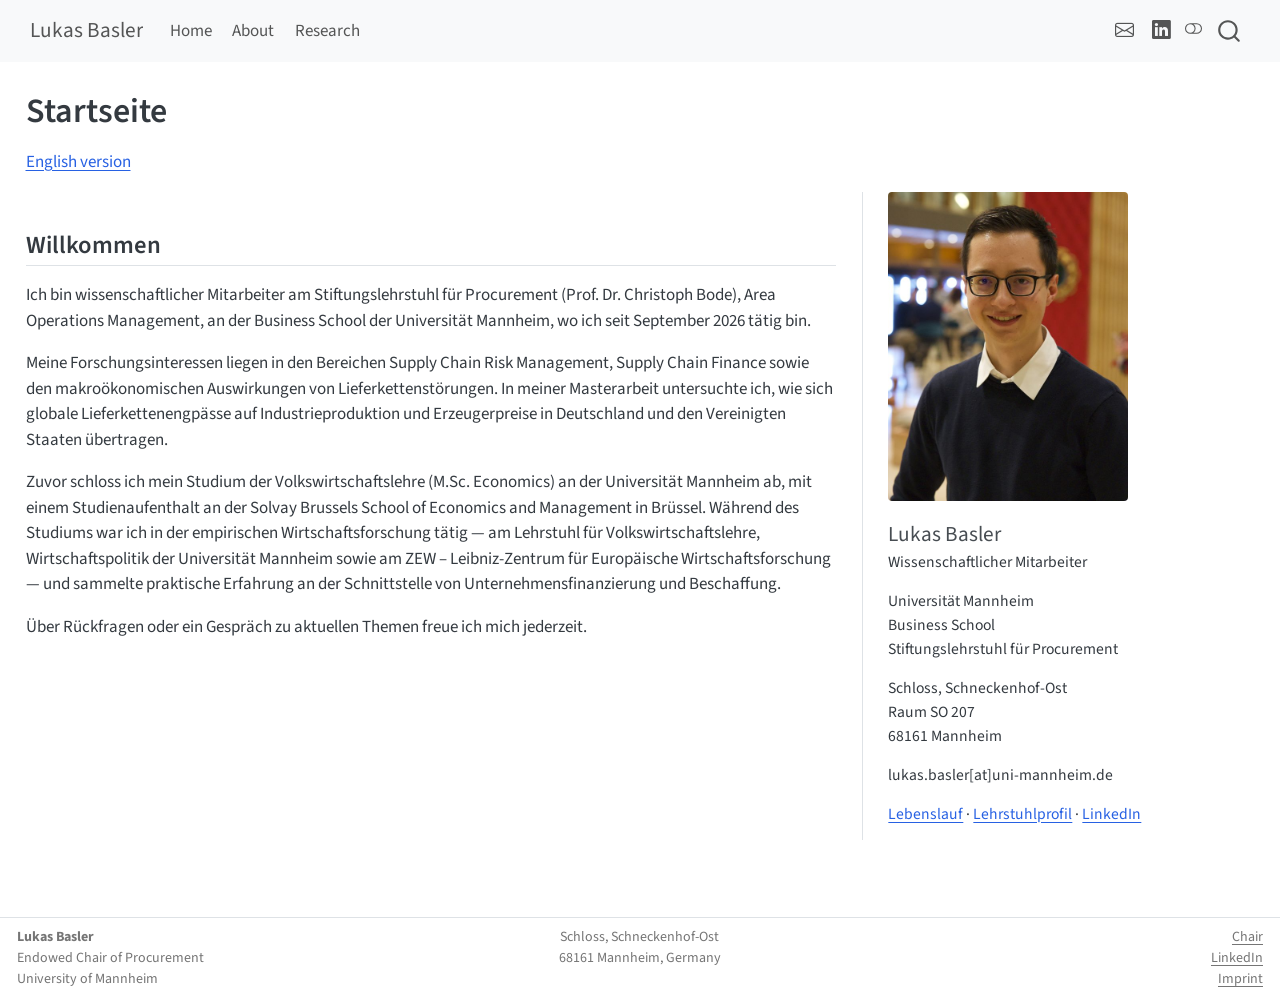
==== de/index.html @ 2724c717 "deploy: 4700649c6d8d561630e7b98e2c943e76526d4877" ====
<!DOCTYPE html>
<html xmlns="http://www.w3.org/1999/xhtml" lang="de" xml:lang="de"><head>

<meta charset="utf-8">
<meta name="generator" content="quarto-1.10.18">

<meta name="viewport" content="width=device-width, initial-scale=1.0, user-scalable=yes">


<title>Startseite – Lukas Basler</title>
<style>
/* Default styles provided by pandoc.
** See https://pandoc.org/MANUAL.html#variables-for-html for config info.
*/
span.smallcaps{font-variant: small-caps;}
div.columns{display: flex; gap: 1.5em;}
div.column{flex: auto;}
@media screen {
div.columns{gap: min(4vw, 1.5em);}
div.column{overflow-x: auto;}
}
div.hanging-indent{margin-left: 1.5em; text-indent: -1.5em;}
ul.task-list{list-style: none;}
ul.task-list li input[type="checkbox"] {
  width: 0.8em;
  margin: 0 0.8em 0.2em -1em; /* quarto-specific, see https://github.com/quarto-dev/quarto-cli/issues/4556 */ 
  vertical-align: middle;
}
</style>


<script src="../site_libs/quarto-nav/quarto-nav.js"></script>
<script src="../site_libs/quarto-nav/headroom.min.js"></script>
<script src="../site_libs/clipboard/clipboard.min.js"></script>
<script src="../site_libs/quarto-search/autocomplete.umd.js"></script>
<script src="../site_libs/quarto-search/fuse.min.js"></script>
<script src="../site_libs/quarto-search/quarto-search.js"></script>
<meta name="quarto:offset" content="../">
<link href="../images/favicon.png" rel="icon" type="image/png">
<script src="../site_libs/quarto-html/quarto.js" type="module"></script>
<script src="../site_libs/quarto-html/tabsets/tabsets.js" type="module"></script>
<script src="../site_libs/quarto-html/popper.min.js"></script>
<script src="../site_libs/quarto-html/tippy.umd.min.js"></script>
<link href="../site_libs/quarto-html/tippy.css" rel="stylesheet">
<link href="../site_libs/quarto-html/quarto-syntax-highlighting-64a204ab8560d761af7679ceaba22944.css" rel="stylesheet" class="quarto-color-scheme" id="quarto-text-highlighting-styles">
<link href="../site_libs/quarto-html/quarto-syntax-highlighting-dark-b85bc7c33db8c58e0ec93c3465666fed.css" rel="stylesheet" class="quarto-color-scheme quarto-color-alternate" id="quarto-text-highlighting-styles">
<link href="../site_libs/quarto-html/quarto-syntax-highlighting-64a204ab8560d761af7679ceaba22944.css" rel="stylesheet" class="quarto-color-scheme-extra" id="quarto-text-highlighting-styles">
<script src="../site_libs/bootstrap/bootstrap.min.js"></script>
<link href="../site_libs/bootstrap/bootstrap-icons.css" rel="stylesheet">
<link href="../site_libs/bootstrap/bootstrap-e89d3b980ffcc2bf369e9d9bfa556387.min.css" rel="stylesheet" append-hash="true" class="quarto-color-scheme" id="quarto-bootstrap" data-mode="light">
<link href="../site_libs/bootstrap/bootstrap-dark-1c24a47d3c6db590eca2f4ee88fd7dce.min.css" rel="stylesheet" append-hash="true" class="quarto-color-scheme quarto-color-alternate" id="quarto-bootstrap" data-mode="dark">
<link href="../site_libs/bootstrap/bootstrap-e89d3b980ffcc2bf369e9d9bfa556387.min.css" rel="stylesheet" append-hash="true" class="quarto-color-scheme-extra" id="quarto-bootstrap" data-mode="light">
<script id="quarto-search-options" type="application/json">{
  "location": "navbar",
  "copy-button": false,
  "collapse-after": 3,
  "panel-placement": "end",
  "type": "overlay",
  "limit": 50,
  "keyboard-shortcut": [
    "f",
    "/",
    "s"
  ],
  "show-item-context": false,
  "language": {
    "search-no-results-text": "Keine Treffer",
    "search-matching-documents-text": "Treffer",
    "search-copy-link-title": "Link in die Suche kopieren",
    "search-hide-matches-text": "Zusätzliche Treffer verbergen",
    "search-more-match-text": "weitere Treffer in diesem Dokument",
    "search-more-matches-text": "weitere Treffer in diesem Dokument",
    "search-clear-button-title": "Zurücksetzen",
    "search-text-placeholder": "",
    "search-detached-cancel-button-title": "Abbrechen",
    "search-submit-button-title": "Abschicken",
    "search-label": "Suchen"
  }
}</script>


<link rel="stylesheet" href="../styles.css">
</head>

<body class="nav-fixed quarto-light"><script id="quarto-html-before-body" type="application/javascript">
    const toggleBodyColorMode = (bsSheetEl) => {
      const mode = bsSheetEl.getAttribute("data-mode");
      const bodyEl = window.document.querySelector("body");
      if (mode === "dark") {
        bodyEl.classList.add("quarto-dark");
        bodyEl.classList.remove("quarto-light");
      } else {
        bodyEl.classList.add("quarto-light");
        bodyEl.classList.remove("quarto-dark");
      }
    }
    const toggleBodyColorPrimary = () => {
      const bsSheetEl = window.document.querySelector("link#quarto-bootstrap:not([rel=disabled-stylesheet])");
      if (bsSheetEl) {
        toggleBodyColorMode(bsSheetEl);
      }
    }
    const setColorSchemeToggle = (alternate) => {
      const toggles = window.document.querySelectorAll('.quarto-color-scheme-toggle');
      for (let i=0; i < toggles.length; i++) {
        const toggle = toggles[i];
        if (toggle) {
          if (alternate) {
            toggle.classList.add("alternate");
          } else {
            toggle.classList.remove("alternate");
          }
        }
      }
    };
    const toggleColorMode = (alternate) => {
      // Switch the stylesheets
      const primaryStylesheets = window.document.querySelectorAll('link.quarto-color-scheme:not(.quarto-color-alternate)');
      const alternateStylesheets = window.document.querySelectorAll('link.quarto-color-scheme.quarto-color-alternate');
      manageTransitions('#quarto-margin-sidebar .nav-link', false);
      if (alternate) {
        // note: dark is layered on light, we don't disable primary!
        enableStylesheet(alternateStylesheets);
        for (const sheetNode of alternateStylesheets) {
          if (sheetNode.id === "quarto-bootstrap") {
            toggleBodyColorMode(sheetNode);
          }
        }
      } else {
        disableStylesheet(alternateStylesheets);
        enableStylesheet(primaryStylesheets)
        toggleBodyColorPrimary();
      }
      manageTransitions('#quarto-margin-sidebar .nav-link', true);
      // Switch the toggles
      setColorSchemeToggle(alternate)
      // Hack to workaround the fact that safari doesn't
      // properly recolor the scrollbar when toggling (#1455)
      if (navigator.userAgent.indexOf('Safari') > 0 && navigator.userAgent.indexOf('Chrome') == -1) {
        manageTransitions("body", false);
        window.scrollTo(0, 1);
        setTimeout(() => {
          window.scrollTo(0, 0);
          manageTransitions("body", true);
        }, 40);
      }
    }
    const disableStylesheet = (stylesheets) => {
      for (let i=0; i < stylesheets.length; i++) {
        const stylesheet = stylesheets[i];
        stylesheet.rel = 'disabled-stylesheet';
      }
    }
    const enableStylesheet = (stylesheets) => {
      for (let i=0; i < stylesheets.length; i++) {
        const stylesheet = stylesheets[i];
        if(stylesheet.rel !== 'stylesheet') { // for Chrome, which will still FOUC without this check
          stylesheet.rel = 'stylesheet';
        }
      }
    }
    const manageTransitions = (selector, allowTransitions) => {
      const els = window.document.querySelectorAll(selector);
      for (let i=0; i < els.length; i++) {
        const el = els[i];
        if (allowTransitions) {
          el.classList.remove('notransition');
        } else {
          el.classList.add('notransition');
        }
      }
    }
    const isFileUrl = () => {
      return window.location.protocol === 'file:';
    }
    const hasAlternateSentinel = () => {
      let styleSentinel = getColorSchemeSentinel();
      if (styleSentinel !== null) {
        return styleSentinel === "alternate";
      } else {
        return false;
      }
    }
    const setStyleSentinel = (alternate) => {
      const value = alternate ? "alternate" : "default";
      if (!isFileUrl()) {
        window.localStorage.setItem("quarto-color-scheme", value);
      } else {
        localAlternateSentinel = value;
      }
    }
    const getColorSchemeSentinel = () => {
      if (!isFileUrl()) {
        const storageValue = window.localStorage.getItem("quarto-color-scheme");
        return storageValue != null ? storageValue : localAlternateSentinel;
      } else {
        return localAlternateSentinel;
      }
    }
    const toggleGiscusIfUsed = (isAlternate, darkModeDefault) => {
      const baseTheme = document.querySelector('#giscus-base-theme')?.value ?? 'light';
      const alternateTheme = document.querySelector('#giscus-alt-theme')?.value ?? 'dark';
      let newTheme = '';
      if(authorPrefersDark) {
        newTheme = isAlternate ? baseTheme : alternateTheme;
      } else {
        newTheme = isAlternate ? alternateTheme : baseTheme;
      }
      const changeGiscusTheme = () => {
        // From: https://github.com/giscus/giscus/issues/336
        const sendMessage = (message) => {
          const iframe = document.querySelector('iframe.giscus-frame');
          if (!iframe) return;
          iframe.contentWindow.postMessage({ giscus: message }, 'https://giscus.app');
        }
        sendMessage({
          setConfig: {
            theme: newTheme
          }
        });
      }
      const isGiscussLoaded = window.document.querySelector('iframe.giscus-frame') !== null;
      if (isGiscussLoaded) {
        changeGiscusTheme();
      }
    };
    const authorPrefersDark = false;
    const darkModeDefault = authorPrefersDark;
      document.querySelector('link#quarto-text-highlighting-styles.quarto-color-scheme-extra').rel = 'disabled-stylesheet';
      document.querySelector('link#quarto-bootstrap.quarto-color-scheme-extra').rel = 'disabled-stylesheet';
    let localAlternateSentinel = darkModeDefault ? 'alternate' : 'default';
    // Dark / light mode switch
    window.quartoToggleColorScheme = () => {
      // Read the current dark / light value
      let toAlternate = !hasAlternateSentinel();
      toggleColorMode(toAlternate);
      setStyleSentinel(toAlternate);
      toggleGiscusIfUsed(toAlternate, darkModeDefault);
      window.dispatchEvent(new Event('resize'));
    };
    // Switch to dark mode if need be
    if (hasAlternateSentinel()) {
      toggleColorMode(true);
    } else {
      toggleColorMode(false);
    }
  </script>

<div id="quarto-search-results"></div>
  <header id="quarto-header" class="headroom fixed-top">
    <nav class="navbar navbar-expand-lg " data-bs-theme="dark">
      <div class="navbar-container container-fluid">
      <div class="navbar-brand-container mx-auto">
    <a class="navbar-brand" href="../index.html">
    <span class="navbar-title">Lukas Basler</span>
    </a>
  </div>
            <div id="quarto-search" class="" title="Suchen"></div>
          <button class="navbar-toggler" type="button" data-bs-toggle="collapse" data-bs-target="#navbarCollapse" aria-controls="navbarCollapse" role="menu" aria-expanded="false" aria-label="Navigation umschalten" onclick="if (window.quartoToggleHeadroom) { window.quartoToggleHeadroom(); }">
  <span class="navbar-toggler-icon"></span>
</button>
          <div class="collapse navbar-collapse" id="navbarCollapse">
            <ul class="navbar-nav navbar-nav-scroll me-auto">
  <li class="nav-item">
    <a class="nav-link" href="../index.html"> 
<span class="menu-text">Home</span></a>
  </li>  
  <li class="nav-item">
    <a class="nav-link" href="../about.html"> 
<span class="menu-text">About</span></a>
  </li>  
  <li class="nav-item">
    <a class="nav-link" href="../research.html"> 
<span class="menu-text">Research</span></a>
  </li>  
</ul>
            <ul class="navbar-nav navbar-nav-scroll ms-auto">
  <li class="nav-item compact">
    <a class="nav-link" href="mailto:lukas.basler@uni-mannheim.de"> <i class="bi bi-envelope" role="img" aria-label="Email">
</i> 
<span class="menu-text"></span></a>
  </li>  
  <li class="nav-item compact">
    <a class="nav-link" href="https://www.linkedin.com/in/lukas-basler/"> <i class="bi bi-linkedin" role="img" aria-label="LinkedIn">
</i> 
<span class="menu-text"></span></a>
  </li>  
</ul>
          </div> <!-- /navcollapse -->
            <div class="quarto-navbar-tools">
  <a href="" class="quarto-color-scheme-toggle quarto-navigation-tool  px-1" onclick="window.quartoToggleColorScheme(); return false;" title="Dunkelmodus umschalten"><i class="bi"></i></a>
</div>
      </div> <!-- /container-fluid -->
    </nav>
</header>
<!-- content -->
<div id="quarto-content" class="quarto-container page-columns page-rows-contents page-layout-full page-navbar">
<!-- sidebar -->
<!-- margin-sidebar -->
    
<!-- main -->
<main class="content column-page" id="quarto-document-content">


<header id="title-block-header" class="quarto-title-block default">
<div class="quarto-title">
<h1 class="title">Startseite</h1>
</div>



<div class="quarto-title-meta column-page">

    
  
    
  </div>
  


</header>


<p><a href="../index.html">English version</a></p>
<div class="grid">
<section id="willkommen" class="level2 g-col-12 g-col-md-8">
<h2 data-anchor-id="willkommen">Willkommen</h2>
<p>Ich bin wissenschaftlicher Mitarbeiter am Stiftungslehrstuhl für Procurement (Prof.&nbsp;Dr.&nbsp;Christoph Bode), Area Operations Management, an der Business School der Universität Mannheim, wo ich seit September 2026 tätig bin.</p>
<p>Meine Forschungsinteressen liegen in den Bereichen Supply Chain Risk Management, Supply Chain Finance sowie den makroökonomischen Auswirkungen von Lieferkettenstörungen. In meiner Masterarbeit untersuchte ich, wie sich globale Lieferkettenengpässe auf Industrieproduktion und Erzeugerpreise in Deutschland und den Vereinigten Staaten übertragen.</p>
<p>Zuvor schloss ich mein Studium der Volkswirtschaftslehre (M.Sc. Economics) an der Universität Mannheim ab, mit einem Studienaufenthalt an der Solvay Brussels School of Economics and Management in Brüssel. Während des Studiums war ich in der empirischen Wirtschaftsforschung tätig — am Lehrstuhl für Volkswirtschaftslehre, Wirtschaftspolitik der Universität Mannheim sowie am ZEW – Leibniz-Zentrum für Europäische Wirtschaftsforschung — und sammelte praktische Erfahrung an der Schnittstelle von Unternehmensfinanzierung und Beschaffung.</p>
<p>Über Rückfragen oder ein Gespräch zu aktuellen Themen freue ich mich jederzeit.</p>
</section>
<div class="g-col-12 g-col-md-4 contact-card">
<p><img src="../images/profile.jpg" class="profile-pic img-fluid" alt="Lukas Basler"></p>
<section id="lukas-basler" class="level4 card-name">
<h4 class="card-name" data-anchor-id="lukas-basler">Lukas Basler</h4>
<p>Wissenschaftlicher Mitarbeiter</p>
<p>Universität Mannheim<br> Business School<br> Stiftungslehrstuhl für Procurement</p>
<p>Schloss, Schneckenhof-Ost<br> Raum SO 207<br> 68161 Mannheim</p>
<p>lukas.basler[at]uni-mannheim.de</p>
<p><a href="../files/CV_Basler.pdf">Lebenslauf</a> · <a href="https://www.bwl.uni-mannheim.de/en/bode/team/">Lehrstuhlprofil</a> · <a href="https://www.linkedin.com/in/lukas-basler/">LinkedIn</a></p>
</section>
</div>
</div>



</main> <!-- /main -->
<script id="quarto-html-after-body" type="application/javascript">
  window.document.addEventListener("DOMContentLoaded", function (event) {
    // Ensure there is a toggle, if there isn't float one in the top right
    if (window.document.querySelector('.quarto-color-scheme-toggle') === null) {
      const a = window.document.createElement('a');
      a.classList.add('top-right');
      a.classList.add('quarto-color-scheme-toggle');
      a.href = "";
      a.onclick = function() { try { window.quartoToggleColorScheme(); } catch {} return false; };
      const i = window.document.createElement("i");
      i.classList.add('bi');
      a.appendChild(i);
      window.document.body.appendChild(a);
    }
    setColorSchemeToggle(hasAlternateSentinel())
    const isCodeAnnotation = (el) => {
      for (const clz of el.classList) {
        if (clz.startsWith('code-annotation-')) {                     
          return true;
        }
      }
      return false;
    }
    const onCopySuccess = function(e) {
      // button target
      const button = e.trigger;
      // don't keep focus
      button.blur();
      // flash "checked"
      button.classList.add('code-copy-button-checked');
      var currentTitle = button.getAttribute("title");
      button.setAttribute("title", "Kopiert");
      let tooltip;
      if (window.bootstrap) {
        button.setAttribute("data-bs-toggle", "tooltip");
        button.setAttribute("data-bs-placement", "left");
        button.setAttribute("data-bs-title", "Kopiert");
        tooltip = new bootstrap.Tooltip(button, 
          { trigger: "manual", 
            customClass: "code-copy-button-tooltip",
            offset: [0, -8]});
        tooltip.show();    
      }
      setTimeout(function() {
        if (tooltip) {
          tooltip.hide();
          button.removeAttribute("data-bs-title");
          button.removeAttribute("data-bs-toggle");
          button.removeAttribute("data-bs-placement");
        }
        button.setAttribute("title", currentTitle);
        button.classList.remove('code-copy-button-checked');
      }, 1000);
      // clear code selection
      e.clearSelection();
    }
    const getTextToCopy = function(trigger) {
      const outerScaffold = trigger.parentElement.cloneNode(true);
      const codeEl = outerScaffold.querySelector('code');
      for (const childEl of codeEl.children) {
        if (isCodeAnnotation(childEl)) {
          childEl.remove();
        }
      }
      return codeEl.innerText;
    }
    const clipboard = new window.ClipboardJS('.code-copy-button:not([data-in-quarto-modal])', {
      text: getTextToCopy
    });
    clipboard.on('success', onCopySuccess);
    if (window.document.getElementById('quarto-embedded-source-code-modal')) {
      const clipboardModal = new window.ClipboardJS('.code-copy-button[data-in-quarto-modal]', {
        text: getTextToCopy,
        container: window.document.getElementById('quarto-embedded-source-code-modal')
      });
      clipboardModal.on('success', onCopySuccess);
    }
      var localhostRegex = new RegExp(/^(?:http|https):\/\/localhost\:?[0-9]*\//);
      var mailtoRegex = new RegExp(/^mailto:/);
        var filterRegex = new RegExp("https:\/\/lukas-basler\.github\.io");
      var isInternal = (href) => {
          return filterRegex.test(href) || localhostRegex.test(href) || mailtoRegex.test(href);
      }
      // Inspect non-navigation links and adorn them if external
     var links = window.document.querySelectorAll('a[href]:not(.nav-link):not(.navbar-brand):not(.toc-action):not(.sidebar-link):not(.sidebar-item-toggle):not(.pagination-link):not(.no-external):not([aria-hidden]):not(.dropdown-item):not(.quarto-navigation-tool):not(.about-link)');
      for (var i=0; i<links.length; i++) {
        const link = links[i];
        if (!isInternal(link.href)) {
          // undo the damage that might have been done by quarto-nav.js in the case of
          // links that we want to consider external
          if (link.dataset.originalHref !== undefined) {
            link.href = link.dataset.originalHref;
          }
        }
      }
    function tippyHover(el, contentFn, onTriggerFn, onUntriggerFn) {
      const config = {
        allowHTML: true,
        maxWidth: 500,
        delay: 100,
        arrow: false,
        appendTo: function(el) {
            return el.parentElement;
        },
        interactive: true,
        interactiveBorder: 10,
        theme: 'quarto',
        placement: 'bottom-start',
      };
      if (contentFn) {
        config.content = contentFn;
      }
      if (onTriggerFn) {
        config.onTrigger = onTriggerFn;
      }
      if (onUntriggerFn) {
        config.onUntrigger = onUntriggerFn;
      }
      window.tippy(el, config); 
    }
    const noterefs = window.document.querySelectorAll('a[role="doc-noteref"]');
    for (var i=0; i<noterefs.length; i++) {
      const ref = noterefs[i];
      tippyHover(ref, function() {
        // use id or data attribute instead here
        let href = ref.getAttribute('data-footnote-href') || ref.getAttribute('href');
        try { href = new URL(href).hash; } catch {}
        const id = href.replace(/^#\/?/, "");
        const note = window.document.getElementById(id);
        if (note) {
          return note.innerHTML;
        } else {
          return "";
        }
      });
    }
    const xrefs = window.document.querySelectorAll('a.quarto-xref');
    const processXRef = (id, note) => {
      // Strip column container classes
      const stripColumnClz = (el) => {
        el.classList.remove("page-full", "page-columns");
        if (el.children) {
          for (const child of el.children) {
            stripColumnClz(child);
          }
        }
      }
      stripColumnClz(note)
      if (id === null || id.startsWith('sec-')) {
        // Special case sections, only their first couple elements
        const container = document.createElement("div");
        if (note.children && note.children.length > 2) {
          container.appendChild(note.children[0].cloneNode(true));
          for (let i = 1; i < note.children.length; i++) {
            const child = note.children[i];
            if (child.tagName === "P" && child.innerText === "") {
              continue;
            } else {
              container.appendChild(child.cloneNode(true));
              break;
            }
          }
          if (window.Quarto?.typesetMath) {
            window.Quarto.typesetMath(container);
          }
          return container.innerHTML
        } else {
          if (window.Quarto?.typesetMath) {
            window.Quarto.typesetMath(note);
          }
          return note.innerHTML;
        }
      } else {
        // Remove any anchor links if they are present
        const anchorLink = note.querySelector('a.anchorjs-link');
        if (anchorLink) {
          anchorLink.remove();
        }
        if (window.Quarto?.typesetMath) {
          window.Quarto.typesetMath(note);
        }
        if (note.classList.contains("callout")) {
          return note.outerHTML;
        } else {
          return note.innerHTML;
        }
      }
    }
    for (var i=0; i<xrefs.length; i++) {
      const xref = xrefs[i];
      tippyHover(xref, undefined, function(instance) {
        instance.disable();
        let url = xref.getAttribute('href');
        let hash = undefined; 
        if (url.startsWith('#')) {
          hash = url;
        } else {
          try { hash = new URL(url).hash; } catch {}
        }
        if (hash) {
          const id = hash.replace(/^#\/?/, "");
          const note = window.document.getElementById(id);
          if (note !== null) {
            try {
              const html = processXRef(id, note.cloneNode(true));
              instance.setContent(html);
            } finally {
              instance.enable();
              instance.show();
            }
          } else {
            // See if we can fetch this
            fetch(url.split('#')[0])
            .then(res => res.text())
            .then(html => {
              const parser = new DOMParser();
              const htmlDoc = parser.parseFromString(html, "text/html");
              const note = htmlDoc.getElementById(id);
              if (note !== null) {
                const html = processXRef(id, note);
                instance.setContent(html);
              } 
            }).finally(() => {
              instance.enable();
              instance.show();
            });
          }
        } else {
          // See if we can fetch a full url (with no hash to target)
          // This is a special case and we should probably do some content thinning / targeting
          fetch(url)
          .then(res => res.text())
          .then(html => {
            const parser = new DOMParser();
            const htmlDoc = parser.parseFromString(html, "text/html");
            const note = htmlDoc.querySelector('main.content');
            if (note !== null) {
              // This should only happen for chapter cross references
              // (since there is no id in the URL)
              // remove the first header
              if (note.children.length > 0 && note.children[0].tagName === "HEADER") {
                note.children[0].remove();
              }
              const html = processXRef(null, note);
              instance.setContent(html);
            } 
          }).finally(() => {
            instance.enable();
            instance.show();
          });
        }
      }, function(instance) {
      });
    }
        let selectedAnnoteEl;
        const selectorForAnnotation = ( cell, annotation) => {
          let cellAttr = 'data-code-cell="' + cell + '"';
          let lineAttr = 'data-code-annotation="' +  annotation + '"';
          const selector = 'span[' + cellAttr + '][' + lineAttr + ']';
          return selector;
        }
        const selectCodeLines = (annoteEl) => {
          const doc = window.document;
          const targetCell = annoteEl.getAttribute("data-target-cell");
          const targetAnnotation = annoteEl.getAttribute("data-target-annotation");
          const annoteSpan = window.document.querySelector(selectorForAnnotation(targetCell, targetAnnotation));
          const lines = annoteSpan.getAttribute("data-code-lines").split(",");
          const lineIds = lines.map((line) => {
            return targetCell + "-" + line;
          })
          let top = null;
          let height = null;
          let parent = null;
          if (lineIds.length > 0) {
              //compute the position of the single el (top and bottom and make a div)
              const el = window.document.getElementById(lineIds[0]);
              top = el.offsetTop;
              height = el.offsetHeight;
              parent = el.parentElement.parentElement;
            if (lineIds.length > 1) {
              const lastEl = window.document.getElementById(lineIds[lineIds.length - 1]);
              const bottom = lastEl.offsetTop + lastEl.offsetHeight;
              height = bottom - top;
            }
            if (top !== null && height !== null && parent !== null) {
              // cook up a div (if necessary) and position it 
              let div = window.document.getElementById("code-annotation-line-highlight");
              if (div === null) {
                div = window.document.createElement("div");
                div.setAttribute("id", "code-annotation-line-highlight");
                div.style.position = 'absolute';
                parent.appendChild(div);
              }
              div.style.top = top - 2 + "px";
              div.style.height = height + 4 + "px";
              div.style.left = 0;
              let gutterDiv = window.document.getElementById("code-annotation-line-highlight-gutter");
              if (gutterDiv === null) {
                gutterDiv = window.document.createElement("div");
                gutterDiv.setAttribute("id", "code-annotation-line-highlight-gutter");
                gutterDiv.style.position = 'absolute';
                const codeCell = window.document.getElementById(targetCell);
                const gutter = codeCell.querySelector('.code-annotation-gutter');
                gutter.appendChild(gutterDiv);
              }
              gutterDiv.style.top = top - 2 + "px";
              gutterDiv.style.height = height + 4 + "px";
            }
            selectedAnnoteEl = annoteEl;
          }
        };
        const unselectCodeLines = () => {
          const elementsIds = ["code-annotation-line-highlight", "code-annotation-line-highlight-gutter"];
          elementsIds.forEach((elId) => {
            const div = window.document.getElementById(elId);
            if (div) {
              div.remove();
            }
          });
          selectedAnnoteEl = undefined;
        };
          // Handle positioning of the toggle
      window.addEventListener(
        "resize",
        throttle(() => {
          elRect = undefined;
          if (selectedAnnoteEl) {
            selectCodeLines(selectedAnnoteEl);
          }
        }, 10)
      );
      function throttle(fn, ms) {
      let throttle = false;
      let timer;
        return (...args) => {
          if(!throttle) { // first call gets through
              fn.apply(this, args);
              throttle = true;
          } else { // all the others get throttled
              if(timer) clearTimeout(timer); // cancel #2
              timer = setTimeout(() => {
                fn.apply(this, args);
                timer = throttle = false;
              }, ms);
          }
        };
      }
        // Attach click handler to the DT
        const annoteDls = window.document.querySelectorAll('dt[data-target-cell]');
        for (const annoteDlNode of annoteDls) {
          annoteDlNode.addEventListener('click', (event) => {
            const clickedEl = event.target;
            if (clickedEl !== selectedAnnoteEl) {
              unselectCodeLines();
              const activeEl = window.document.querySelector('dt[data-target-cell].code-annotation-active');
              if (activeEl) {
                activeEl.classList.remove('code-annotation-active');
              }
              selectCodeLines(clickedEl);
              clickedEl.classList.add('code-annotation-active');
            } else {
              // Unselect the line
              unselectCodeLines();
              clickedEl.classList.remove('code-annotation-active');
            }
          });
        }
    const findCites = (el) => {
      const parentEl = el.parentElement;
      if (parentEl) {
        const cites = parentEl.dataset.cites;
        if (cites) {
          return {
            el,
            cites: cites.split(' ')
          };
        } else {
          return findCites(el.parentElement)
        }
      } else {
        return undefined;
      }
    };
    var bibliorefs = window.document.querySelectorAll('a[role="doc-biblioref"]');
    for (var i=0; i<bibliorefs.length; i++) {
      const ref = bibliorefs[i];
      const citeInfo = findCites(ref);
      if (citeInfo) {
        tippyHover(citeInfo.el, function() {
          var popup = window.document.createElement('div');
          citeInfo.cites.forEach(function(cite) {
            var citeDiv = window.document.createElement('div');
            citeDiv.classList.add('hanging-indent');
            citeDiv.classList.add('csl-entry');
            var biblioDiv = window.document.getElementById('ref-' + cite);
            if (biblioDiv) {
              citeDiv.innerHTML = biblioDiv.innerHTML;
            }
            popup.appendChild(citeDiv);
          });
          return popup.innerHTML;
        });
      }
    }
  });
  </script>
</div> <!-- /content -->
<footer class="footer">
  <div class="nav-footer">
    <div class="nav-footer-left">
<p><strong>Lukas Basler</strong><br> Endowed Chair of Procurement<br> University of Mannheim</p>
</div>   
    <div class="nav-footer-center">
<p>Schloss, Schneckenhof-Ost<br> 68161 Mannheim, Germany</p>
</div>
    <div class="nav-footer-right">
<p><a href="https://www.bwl.uni-mannheim.de/en/bode/">Chair</a><br> <a href="https://www.linkedin.com/in/lukas-basler/">LinkedIn</a><br> <a href="../de/imprint.html">Imprint</a></p>
</div>
  </div>
</footer>




</body></html>
---- site_libs/quarto-html/tippy.css ----
.tippy-box[data-animation=fade][data-state=hidden]{opacity:0}[data-tippy-root]{max-width:calc(100vw - 10px)}.tippy-box{position:relative;background-color:#333;color:#fff;border-radius:4px;font-size:14px;line-height:1.4;white-space:normal;outline:0;transition-property:transform,visibility,opacity}.tippy-box[data-placement^=top]>.tippy-arrow{bottom:0}.tippy-box[data-placement^=top]>.tippy-arrow:before{bottom:-7px;left:0;border-width:8px 8px 0;border-top-color:initial;transform-origin:center top}.tippy-box[data-placement^=bottom]>.tippy-arrow{top:0}.tippy-box[data-placement^=bottom]>.tippy-arrow:before{top:-7px;left:0;border-width:0 8px 8px;border-bottom-color:initial;transform-origin:center bottom}.tippy-box[data-placement^=left]>.tippy-arrow{right:0}.tippy-box[data-placement^=left]>.tippy-arrow:before{border-width:8px 0 8px 8px;border-left-color:initial;right:-7px;transform-origin:center left}.tippy-box[data-placement^=right]>.tippy-arrow{left:0}.tippy-box[data-placement^=right]>.tippy-arrow:before{left:-7px;border-width:8px 8px 8px 0;border-right-color:initial;transform-origin:center right}.tippy-box[data-inertia][data-state=visible]{transition-timing-function:cubic-bezier(.54,1.5,.38,1.11)}.tippy-arrow{width:16px;height:16px;color:#333}.tippy-arrow:before{content:"";position:absolute;border-color:transparent;border-style:solid}.tippy-content{position:relative;padding:5px 9px;z-index:1}
---- site_libs/quarto-html/quarto-syntax-highlighting-64a204ab8560d761af7679ceaba22944.css ----
/* quarto syntax highlight colors */
:root {
  --quarto-hl-ot-color: #003B4F;
  --quarto-hl-at-color: #657422;
  --quarto-hl-ss-color: #20794D;
  --quarto-hl-an-color: #5E5E5E;
  --quarto-hl-fu-color: #4758AB;
  --quarto-hl-st-color: #20794D;
  --quarto-hl-cf-color: #003B4F;
  --quarto-hl-op-color: #5E5E5E;
  --quarto-hl-er-color: #AD0000;
  --quarto-hl-bn-color: #AD0000;
  --quarto-hl-al-color: #AD0000;
  --quarto-hl-va-color: #111111;
  --quarto-hl-bu-color: inherit;
  --quarto-hl-ex-color: inherit;
  --quarto-hl-pp-color: #AD0000;
  --quarto-hl-in-color: #5E5E5E;
  --quarto-hl-vs-color: #20794D;
  --quarto-hl-wa-color: #5E5E5E;
  --quarto-hl-do-color: #5E5E5E;
  --quarto-hl-im-color: #00769E;
  --quarto-hl-ch-color: #20794D;
  --quarto-hl-dt-color: #AD0000;
  --quarto-hl-fl-color: #AD0000;
  --quarto-hl-co-color: #5E5E5E;
  --quarto-hl-cv-color: #5E5E5E;
  --quarto-hl-cn-color: #8f5902;
  --quarto-hl-sc-color: #5E5E5E;
  --quarto-hl-dv-color: #AD0000;
  --quarto-hl-kw-color: #003B4F;
}

/* other quarto variables */
:root {
  --quarto-font-monospace: SFMono-Regular, Menlo, Monaco, Consolas, "Liberation Mono", "Courier New", monospace;
}

/* syntax highlight based on Pandoc's rules */
pre > code.sourceCode > span {
  color: #003B4F;
}

code.sourceCode > span {
  color: #003B4F;
}

div.sourceCode,
div.sourceCode pre.sourceCode {
  color: #003B4F;
}

/* Normal */
code span {
  color: #003B4F;
}

/* Alert */
code span.al {
  color: #AD0000;
  font-style: inherit;
}

/* Annotation */
code span.an {
  color: #5E5E5E;
  font-style: inherit;
}

/* Attribute */
code span.at {
  color: #657422;
  font-style: inherit;
}

/* BaseN */
code span.bn {
  color: #AD0000;
  font-style: inherit;
}

/* BuiltIn */
code span.bu {
  font-style: inherit;
}

/* ControlFlow */
code span.cf {
  color: #003B4F;
  font-weight: bold;
  font-style: inherit;
}

/* Char */
code span.ch {
  color: #20794D;
  font-style: inherit;
}

/* Constant */
code span.cn {
  color: #8f5902;
  font-style: inherit;
}

/* Comment */
code span.co {
  color: #5E5E5E;
  font-style: inherit;
}

/* CommentVar */
code span.cv {
  color: #5E5E5E;
  font-style: italic;
}

/* Documentation */
code span.do {
  color: #5E5E5E;
  font-style: italic;
}

/* DataType */
code span.dt {
  color: #AD0000;
  font-style: inherit;
}

/* DecVal */
code span.dv {
  color: #AD0000;
  font-style: inherit;
}

/* Error */
code span.er {
  color: #AD0000;
  font-style: inherit;
}

/* Extension */
code span.ex {
  font-style: inherit;
}

/* Float */
code span.fl {
  color: #AD0000;
  font-style: inherit;
}

/* Function */
code span.fu {
  color: #4758AB;
  font-style: inherit;
}

/* Import */
code span.im {
  color: #00769E;
  font-style: inherit;
}

/* Information */
code span.in {
  color: #5E5E5E;
  font-style: inherit;
}

/* Keyword */
code span.kw {
  color: #003B4F;
  font-weight: bold;
  font-style: inherit;
}

/* Operator */
code span.op {
  color: #5E5E5E;
  font-style: inherit;
}

/* Other */
code span.ot {
  color: #003B4F;
  font-style: inherit;
}

/* Preprocessor */
code span.pp {
  color: #AD0000;
  font-style: inherit;
}

/* SpecialChar */
code span.sc {
  color: #5E5E5E;
  font-style: inherit;
}

/* SpecialString */
code span.ss {
  color: #20794D;
  font-style: inherit;
}

/* String */
code span.st {
  color: #20794D;
  font-style: inherit;
}

/* Variable */
code span.va {
  color: #111111;
  font-style: inherit;
}

/* VerbatimString */
code span.vs {
  color: #20794D;
  font-style: inherit;
}

/* Warning */
code span.wa {
  color: #5E5E5E;
  font-style: italic;
}

.prevent-inlining {
  content: "</";
}

/*# sourceMappingURL=9d8d5bb603a83b8298b89080a598c93b.css.map */
---- site_libs/quarto-html/quarto-syntax-highlighting-dark-b85bc7c33db8c58e0ec93c3465666fed.css ----
/* quarto syntax highlight colors */
:root {
  --quarto-hl-al-color: #f07178;
  --quarto-hl-an-color: #d4d0ab;
  --quarto-hl-at-color: #00e0e0;
  --quarto-hl-bn-color: #d4d0ab;
  --quarto-hl-bu-color: #abe338;
  --quarto-hl-ch-color: #abe338;
  --quarto-hl-co-color: #f8f8f2;
  --quarto-hl-cv-color: #ffd700;
  --quarto-hl-cn-color: #ffd700;
  --quarto-hl-cf-color: #ffa07a;
  --quarto-hl-dt-color: #ffa07a;
  --quarto-hl-dv-color: #d4d0ab;
  --quarto-hl-do-color: #f8f8f2;
  --quarto-hl-er-color: #f07178;
  --quarto-hl-ex-color: #00e0e0;
  --quarto-hl-fl-color: #d4d0ab;
  --quarto-hl-fu-color: #ffa07a;
  --quarto-hl-im-color: #abe338;
  --quarto-hl-in-color: #d4d0ab;
  --quarto-hl-kw-color: #ffa07a;
  --quarto-hl-op-color: #ffa07a;
  --quarto-hl-ot-color: #00e0e0;
  --quarto-hl-pp-color: #dcc6e0;
  --quarto-hl-re-color: #00e0e0;
  --quarto-hl-sc-color: #abe338;
  --quarto-hl-ss-color: #abe338;
  --quarto-hl-st-color: #abe338;
  --quarto-hl-va-color: #00e0e0;
  --quarto-hl-vs-color: #abe338;
  --quarto-hl-wa-color: #dcc6e0;
}

/* other quarto variables */
:root {
  --quarto-font-monospace: SFMono-Regular, Menlo, Monaco, Consolas, "Liberation Mono", "Courier New", monospace;
}

/* syntax highlight based on Pandoc's rules */
pre > code.sourceCode > span {
  color: #f8f8f2;
}

code.sourceCode > span {
  color: #f8f8f2;
}

div.sourceCode,
div.sourceCode pre.sourceCode {
  color: #f8f8f2;
}

/* Normal */
code span {
  color: #f8f8f2;
}

/* Alert */
code span.al {
  color: #f07178;
}

/* Annotation */
code span.an {
  color: #d4d0ab;
}

/* Attribute */
code span.at {
  color: #00e0e0;
}

/* BaseN */
code span.bn {
  color: #d4d0ab;
}

/* BuiltIn */
code span.bu {
  color: #abe338;
}

/* ControlFlow */
code span.cf {
  font-weight: bold;
  color: #ffa07a;
}

/* Char */
code span.ch {
  color: #abe338;
}

/* Constant */
code span.cn {
  color: #ffd700;
}

/* Comment */
code span.co {
  font-style: italic;
  color: #f8f8f2;
}

/* CommentVar */
code span.cv {
  color: #ffd700;
}

/* Documentation */
code span.do {
  color: #f8f8f2;
}

/* DataType */
code span.dt {
  color: #ffa07a;
}

/* DecVal */
code span.dv {
  color: #d4d0ab;
}

/* Error */
code span.er {
  color: #f07178;
  text-decoration: underline;
}

/* Extension */
code span.ex {
  font-weight: bold;
  color: #00e0e0;
}

/* Float */
code span.fl {
  color: #d4d0ab;
}

/* Function */
code span.fu {
  color: #ffa07a;
}

/* Import */
code span.im {
  color: #abe338;
}

/* Information */
code span.in {
  color: #d4d0ab;
}

/* Keyword */
code span.kw {
  font-weight: bold;
  color: #ffa07a;
}

/* Operator */
code span.op {
  color: #ffa07a;
}

/* Other */
code span.ot {
  color: #00e0e0;
}

/* Preprocessor */
code span.pp {
  color: #dcc6e0;
}

/* RegionMarker */
code span.re {
  background-color: #f8f8f2;
  color: #00e0e0;
}

/* SpecialChar */
code span.sc {
  color: #abe338;
}

/* SpecialString */
code span.ss {
  color: #abe338;
}

/* String */
code span.st {
  color: #abe338;
}

/* Variable */
code span.va {
  color: #00e0e0;
}

/* VerbatimString */
code span.vs {
  color: #abe338;
}

/* Warning */
code span.wa {
  color: #dcc6e0;
}

.prevent-inlining {
  content: "</";
}

/*# sourceMappingURL=4ed8f1090dec6531da29ab00902aa718.css.map */
---- site_libs/quarto-html/quarto-syntax-highlighting-64a204ab8560d761af7679ceaba22944.css ----
/* quarto syntax highlight colors */
:root {
  --quarto-hl-ot-color: #003B4F;
  --quarto-hl-at-color: #657422;
  --quarto-hl-ss-color: #20794D;
  --quarto-hl-an-color: #5E5E5E;
  --quarto-hl-fu-color: #4758AB;
  --quarto-hl-st-color: #20794D;
  --quarto-hl-cf-color: #003B4F;
  --quarto-hl-op-color: #5E5E5E;
  --quarto-hl-er-color: #AD0000;
  --quarto-hl-bn-color: #AD0000;
  --quarto-hl-al-color: #AD0000;
  --quarto-hl-va-color: #111111;
  --quarto-hl-bu-color: inherit;
  --quarto-hl-ex-color: inherit;
  --quarto-hl-pp-color: #AD0000;
  --quarto-hl-in-color: #5E5E5E;
  --quarto-hl-vs-color: #20794D;
  --quarto-hl-wa-color: #5E5E5E;
  --quarto-hl-do-color: #5E5E5E;
  --quarto-hl-im-color: #00769E;
  --quarto-hl-ch-color: #20794D;
  --quarto-hl-dt-color: #AD0000;
  --quarto-hl-fl-color: #AD0000;
  --quarto-hl-co-color: #5E5E5E;
  --quarto-hl-cv-color: #5E5E5E;
  --quarto-hl-cn-color: #8f5902;
  --quarto-hl-sc-color: #5E5E5E;
  --quarto-hl-dv-color: #AD0000;
  --quarto-hl-kw-color: #003B4F;
}

/* other quarto variables */
:root {
  --quarto-font-monospace: SFMono-Regular, Menlo, Monaco, Consolas, "Liberation Mono", "Courier New", monospace;
}

/* syntax highlight based on Pandoc's rules */
pre > code.sourceCode > span {
  color: #003B4F;
}

code.sourceCode > span {
  color: #003B4F;
}

div.sourceCode,
div.sourceCode pre.sourceCode {
  color: #003B4F;
}

/* Normal */
code span {
  color: #003B4F;
}

/* Alert */
code span.al {
  color: #AD0000;
  font-style: inherit;
}

/* Annotation */
code span.an {
  color: #5E5E5E;
  font-style: inherit;
}

/* Attribute */
code span.at {
  color: #657422;
  font-style: inherit;
}

/* BaseN */
code span.bn {
  color: #AD0000;
  font-style: inherit;
}

/* BuiltIn */
code span.bu {
  font-style: inherit;
}

/* ControlFlow */
code span.cf {
  color: #003B4F;
  font-weight: bold;
  font-style: inherit;
}

/* Char */
code span.ch {
  color: #20794D;
  font-style: inherit;
}

/* Constant */
code span.cn {
  color: #8f5902;
  font-style: inherit;
}

/* Comment */
code span.co {
  color: #5E5E5E;
  font-style: inherit;
}

/* CommentVar */
code span.cv {
  color: #5E5E5E;
  font-style: italic;
}

/* Documentation */
code span.do {
  color: #5E5E5E;
  font-style: italic;
}

/* DataType */
code span.dt {
  color: #AD0000;
  font-style: inherit;
}

/* DecVal */
code span.dv {
  color: #AD0000;
  font-style: inherit;
}

/* Error */
code span.er {
  color: #AD0000;
  font-style: inherit;
}

/* Extension */
code span.ex {
  font-style: inherit;
}

/* Float */
code span.fl {
  color: #AD0000;
  font-style: inherit;
}

/* Function */
code span.fu {
  color: #4758AB;
  font-style: inherit;
}

/* Import */
code span.im {
  color: #00769E;
  font-style: inherit;
}

/* Information */
code span.in {
  color: #5E5E5E;
  font-style: inherit;
}

/* Keyword */
code span.kw {
  color: #003B4F;
  font-weight: bold;
  font-style: inherit;
}

/* Operator */
code span.op {
  color: #5E5E5E;
  font-style: inherit;
}

/* Other */
code span.ot {
  color: #003B4F;
  font-style: inherit;
}

/* Preprocessor */
code span.pp {
  color: #AD0000;
  font-style: inherit;
}

/* SpecialChar */
code span.sc {
  color: #5E5E5E;
  font-style: inherit;
}

/* SpecialString */
code span.ss {
  color: #20794D;
  font-style: inherit;
}

/* String */
code span.st {
  color: #20794D;
  font-style: inherit;
}

/* Variable */
code span.va {
  color: #111111;
  font-style: inherit;
}

/* VerbatimString */
code span.vs {
  color: #20794D;
  font-style: inherit;
}

/* Warning */
code span.wa {
  color: #5E5E5E;
  font-style: italic;
}

.prevent-inlining {
  content: "</";
}

/*# sourceMappingURL=9d8d5bb603a83b8298b89080a598c93b.css.map */
---- styles.css ----
/* Profile photo in the contact card */
.profile-pic {
  width: 100%;
  max-width: 240px;
  border-radius: 4px;
  display: block;
  margin-bottom: 1.25rem;
}

/* Contact card in the right-hand column */
.contact-card {
  font-size: 0.92rem;
  line-height: 1.55;
  border-left: 1px solid var(--bs-border-color);
  padding-left: 1.5rem;
}

.contact-card p {
  margin-bottom: 0.85rem;
}

.card-name {
  margin-top: 0;
  margin-bottom: 0.15rem;
}

/* On narrow screens the card stacks below the text, so drop the divider */
@media (max-width: 767px) {
  .contact-card {
    border-left: none;
    padding-left: 0;
    border-top: 1px solid #e3e3e3;
    padding-top: 1.5rem;
    margin-top: 1.5rem;
  }
}

/* Section headings */
h2 {
  margin-top: 2.25rem;
  padding-bottom: 0.3rem;
  border-bottom: 1px solid var(--bs-border-color);
  font-size: 1.45rem;
}

/* Hide the auto-generated title banner */
.quarto-title-banner {
  display: none;
}
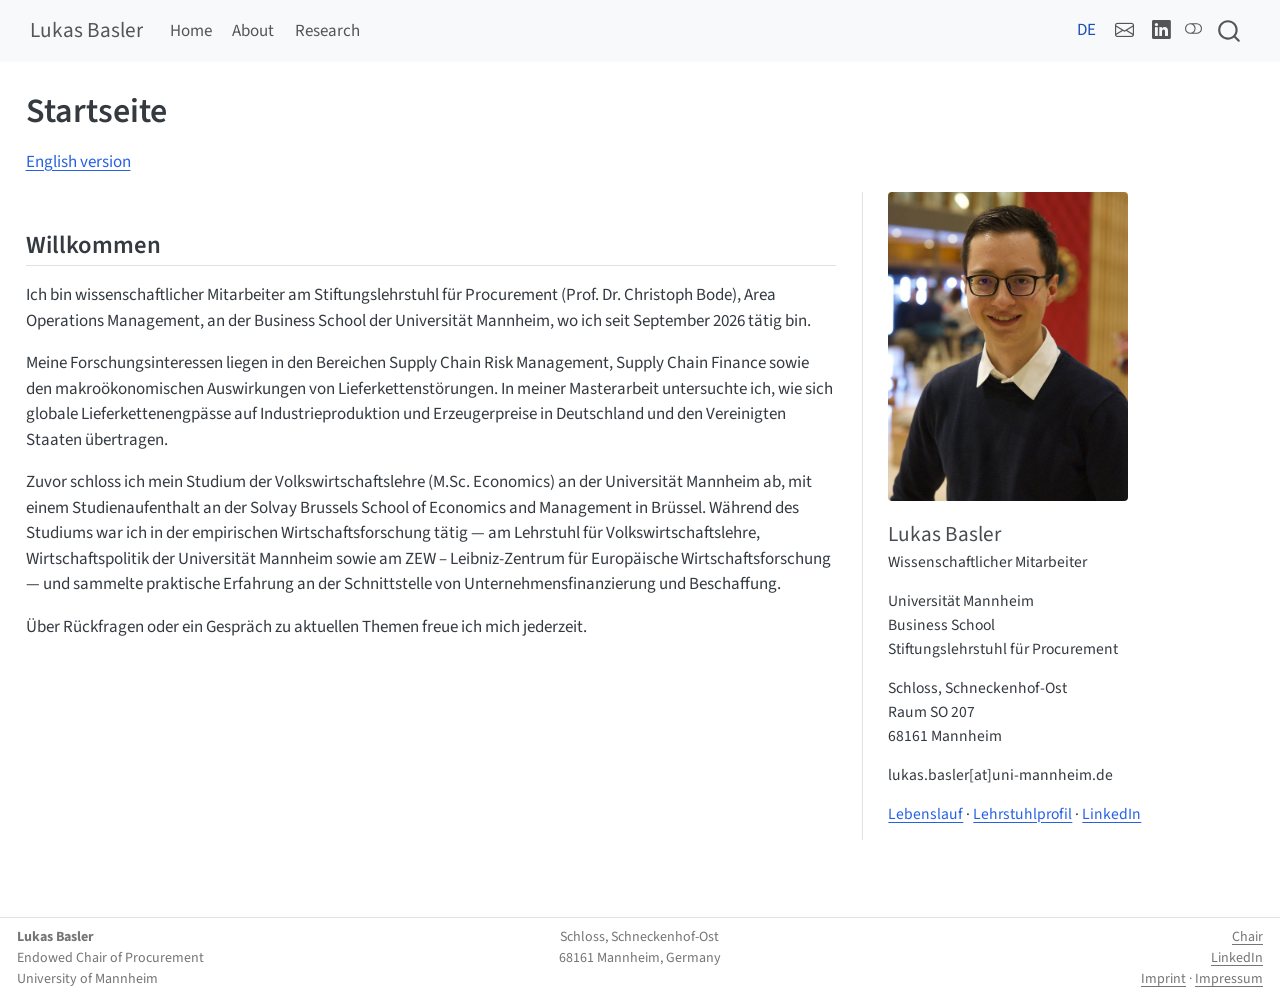
==== commit 73bffb3d: "deploy: c1f57208a1ae478dcf6bf4d483107fdb838252a7" ====
--- a/de/index.html
+++ b/de/index.html
@@ -275,6 +275,10 @@
   </li>  
 </ul>
             <ul class="navbar-nav navbar-nav-scroll ms-auto">
+  <li class="nav-item">
+    <a class="nav-link active" href="../de/index.html" aria-current="page"> 
+<span class="menu-text">DE</span></a>
+  </li>  
   <li class="nav-item compact">
     <a class="nav-link" href="mailto:lukas.basler@uni-mannheim.de"> <i class="bi bi-envelope" role="img" aria-label="Email">
 </i> 
@@ -762,7 +766,7 @@
 <p>Schloss, Schneckenhof-Ost<br> 68161 Mannheim, Germany</p>
 </div>
     <div class="nav-footer-right">
-<p><a href="https://www.bwl.uni-mannheim.de/en/bode/">Chair</a><br> <a href="https://www.linkedin.com/in/lukas-basler/">LinkedIn</a><br> <a href="../de/imprint.html">Imprint</a></p>
+<p><a href="https://www.bwl.uni-mannheim.de/en/bode/">Chair</a><br> <a href="https://www.linkedin.com/in/lukas-basler/">LinkedIn</a><br> <a href="../imprint.html">Imprint</a> · <a href="../de/imprint.html">Impressum</a></p>
 </div>
   </div>
 </footer>
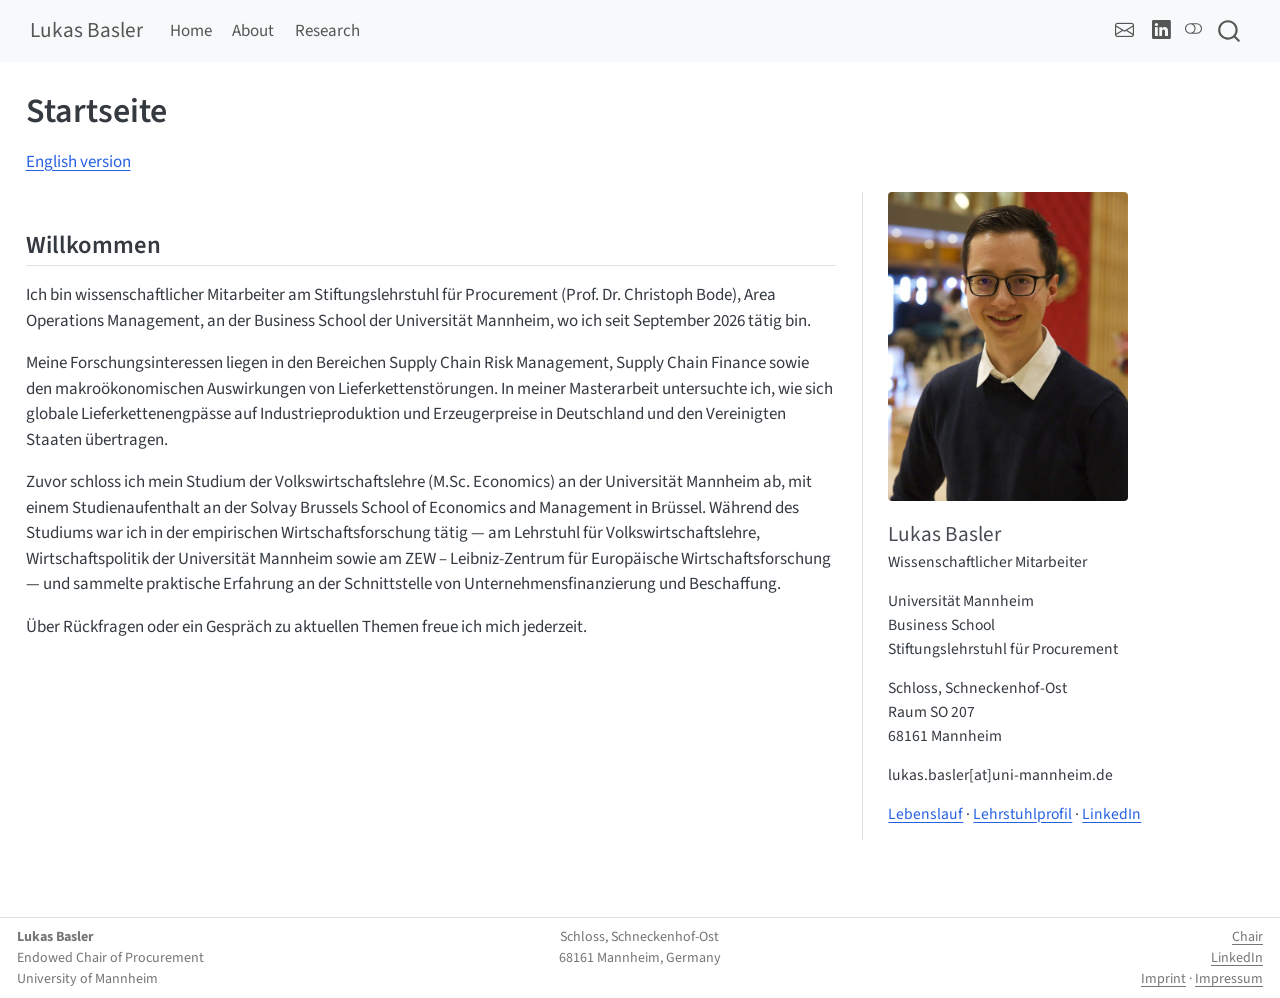
==== commit 18735dad: "deploy: 0513866829c34a18855e10fcbd4e795bd6cc1b7b" ====
--- a/de/index.html
+++ b/de/index.html
@@ -275,10 +275,6 @@
   </li>  
 </ul>
             <ul class="navbar-nav navbar-nav-scroll ms-auto">
-  <li class="nav-item">
-    <a class="nav-link active" href="../de/index.html" aria-current="page"> 
-<span class="menu-text">DE</span></a>
-  </li>  
   <li class="nav-item compact">
     <a class="nav-link" href="mailto:lukas.basler@uni-mannheim.de"> <i class="bi bi-envelope" role="img" aria-label="Email">
 </i> 
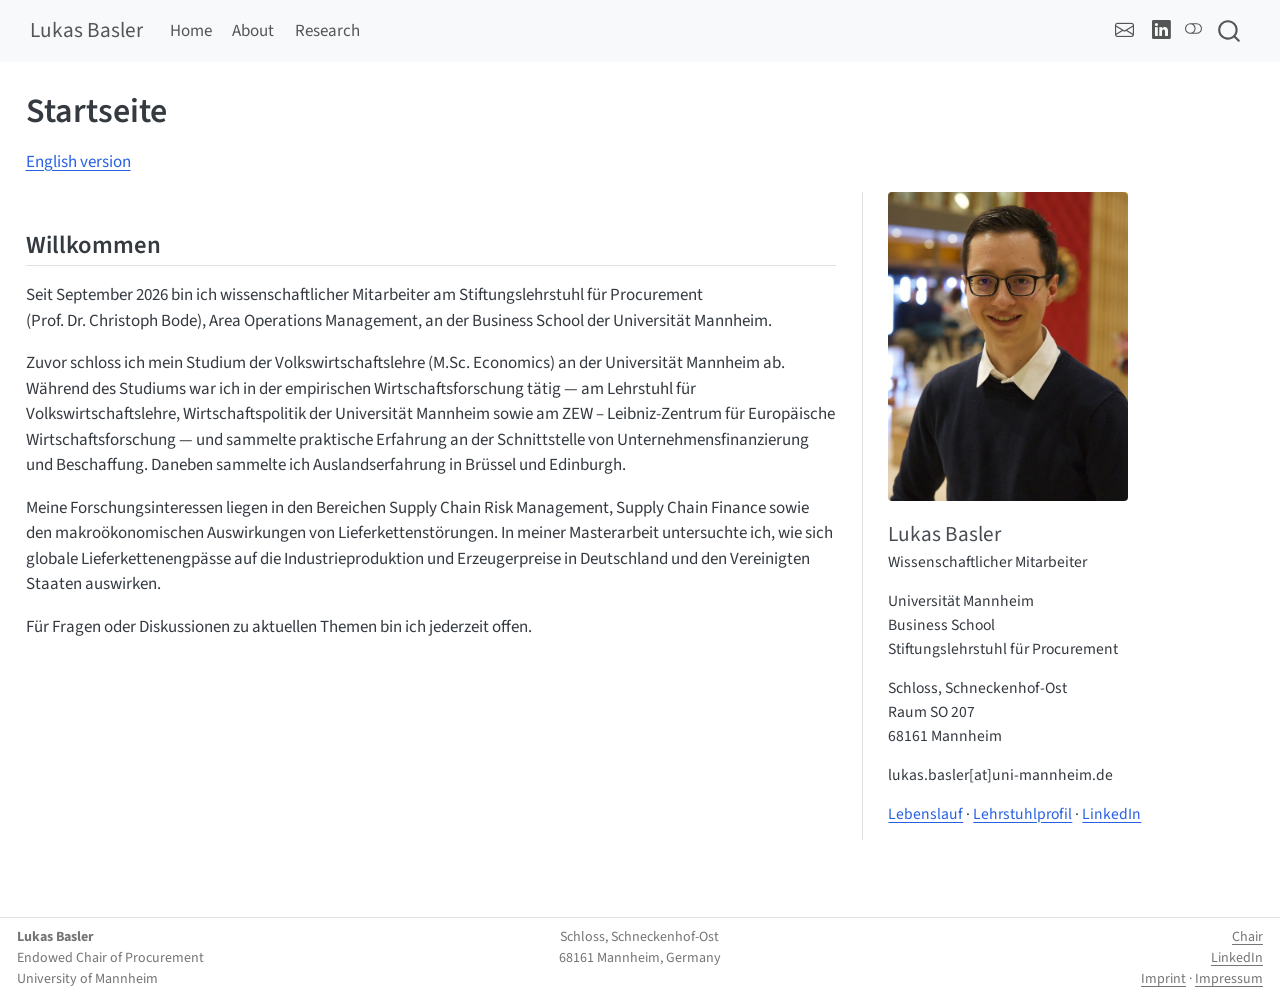
==== commit 21bc05bc: "deploy: 80796b518f91fdea0c89a9adc73bec160512442f" ====
--- a/de/index.html
+++ b/de/index.html
@@ -325,10 +325,10 @@
 <div class="grid">
 <section id="willkommen" class="level2 g-col-12 g-col-md-8">
 <h2 data-anchor-id="willkommen">Willkommen</h2>
-<p>Ich bin wissenschaftlicher Mitarbeiter am Stiftungslehrstuhl für Procurement (Prof.&nbsp;Dr.&nbsp;Christoph Bode), Area Operations Management, an der Business School der Universität Mannheim, wo ich seit September 2026 tätig bin.</p>
-<p>Meine Forschungsinteressen liegen in den Bereichen Supply Chain Risk Management, Supply Chain Finance sowie den makroökonomischen Auswirkungen von Lieferkettenstörungen. In meiner Masterarbeit untersuchte ich, wie sich globale Lieferkettenengpässe auf Industrieproduktion und Erzeugerpreise in Deutschland und den Vereinigten Staaten übertragen.</p>
-<p>Zuvor schloss ich mein Studium der Volkswirtschaftslehre (M.Sc. Economics) an der Universität Mannheim ab, mit einem Studienaufenthalt an der Solvay Brussels School of Economics and Management in Brüssel. Während des Studiums war ich in der empirischen Wirtschaftsforschung tätig — am Lehrstuhl für Volkswirtschaftslehre, Wirtschaftspolitik der Universität Mannheim sowie am ZEW – Leibniz-Zentrum für Europäische Wirtschaftsforschung — und sammelte praktische Erfahrung an der Schnittstelle von Unternehmensfinanzierung und Beschaffung.</p>
-<p>Über Rückfragen oder ein Gespräch zu aktuellen Themen freue ich mich jederzeit.</p>
+<p>Seit September 2026 bin ich wissenschaftlicher Mitarbeiter am Stiftungslehrstuhl für Procurement (Prof.&nbsp;Dr.&nbsp;Christoph Bode), Area Operations Management, an der Business School der Universität Mannheim.</p>
+<p>Zuvor schloss ich mein Studium der Volkswirtschaftslehre (M.Sc. Economics) an der Universität Mannheim ab. Während des Studiums war ich in der empirischen Wirtschaftsforschung tätig — am Lehrstuhl für Volkswirtschaftslehre, Wirtschaftspolitik der Universität Mannheim sowie am ZEW – Leibniz-Zentrum für Europäische Wirtschaftsforschung — und sammelte praktische Erfahrung an der Schnittstelle von Unternehmensfinanzierung und Beschaffung. Daneben sammelte ich Auslandserfahrung in Brüssel und Edinburgh.</p>
+<p>Meine Forschungsinteressen liegen in den Bereichen Supply Chain Risk Management, Supply Chain Finance sowie den makroökonomischen Auswirkungen von Lieferkettenstörungen. In meiner Masterarbeit untersuchte ich, wie sich globale Lieferkettenengpässe auf die Industrieproduktion und Erzeugerpreise in Deutschland und den Vereinigten Staaten auswirken.</p>
+<p>Für Fragen oder Diskussionen zu aktuellen Themen bin ich jederzeit offen.</p>
 </section>
 <div class="g-col-12 g-col-md-4 contact-card">
 <p><img src="../images/profile.jpg" class="profile-pic img-fluid" alt="Lukas Basler"></p>
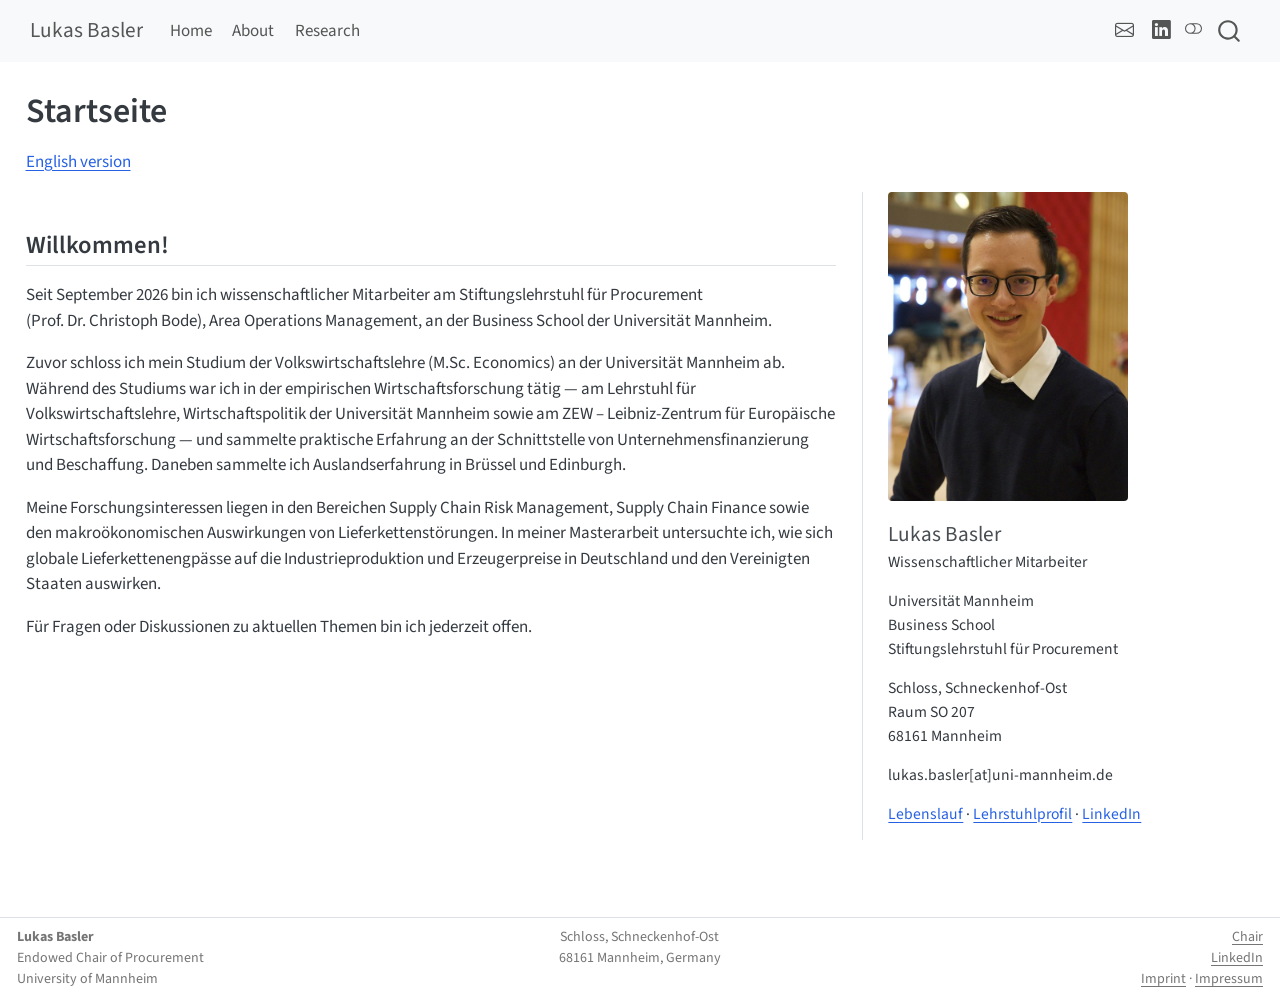
==== commit 5e781f40: "deploy: ea5fd0c2f04fdc374bffff5d522b9db89b6141ef" ====
--- a/de/index.html
+++ b/de/index.html
@@ -324,7 +324,7 @@
 <p><a href="../index.html">English version</a></p>
 <div class="grid">
 <section id="willkommen" class="level2 g-col-12 g-col-md-8">
-<h2 data-anchor-id="willkommen">Willkommen</h2>
+<h2 data-anchor-id="willkommen">Willkommen!</h2>
 <p>Seit September 2026 bin ich wissenschaftlicher Mitarbeiter am Stiftungslehrstuhl für Procurement (Prof.&nbsp;Dr.&nbsp;Christoph Bode), Area Operations Management, an der Business School der Universität Mannheim.</p>
 <p>Zuvor schloss ich mein Studium der Volkswirtschaftslehre (M.Sc. Economics) an der Universität Mannheim ab. Während des Studiums war ich in der empirischen Wirtschaftsforschung tätig — am Lehrstuhl für Volkswirtschaftslehre, Wirtschaftspolitik der Universität Mannheim sowie am ZEW – Leibniz-Zentrum für Europäische Wirtschaftsforschung — und sammelte praktische Erfahrung an der Schnittstelle von Unternehmensfinanzierung und Beschaffung. Daneben sammelte ich Auslandserfahrung in Brüssel und Edinburgh.</p>
 <p>Meine Forschungsinteressen liegen in den Bereichen Supply Chain Risk Management, Supply Chain Finance sowie den makroökonomischen Auswirkungen von Lieferkettenstörungen. In meiner Masterarbeit untersuchte ich, wie sich globale Lieferkettenengpässe auf die Industrieproduktion und Erzeugerpreise in Deutschland und den Vereinigten Staaten auswirken.</p>
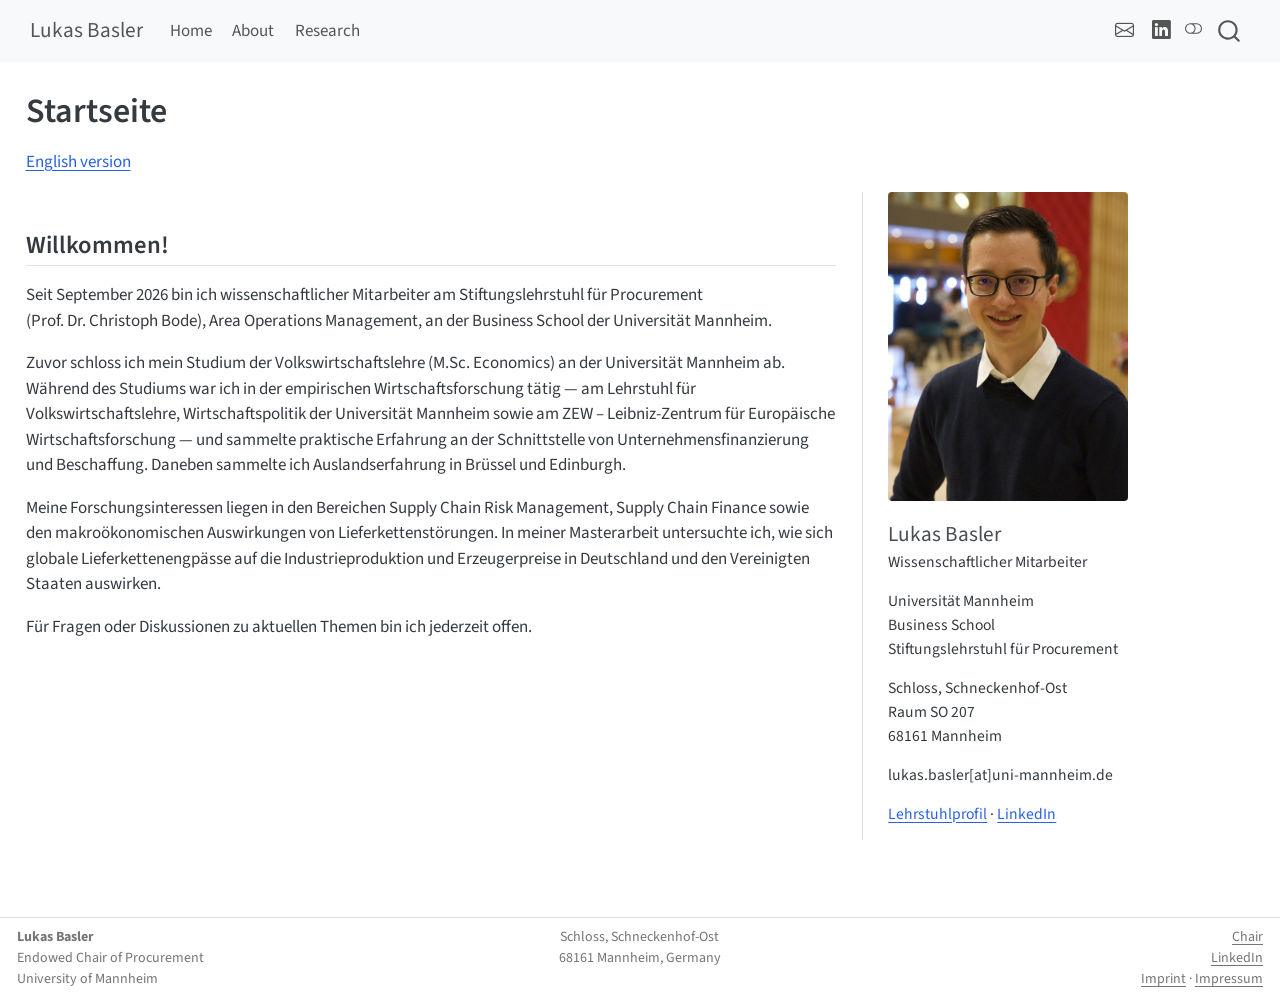
==== commit 0430107d: "deploy: daac3c34eb8059c1c273c1dd2e8200d4023f7782" ====
--- a/de/index.html
+++ b/de/index.html
@@ -338,7 +338,7 @@
 <p>Universität Mannheim<br> Business School<br> Stiftungslehrstuhl für Procurement</p>
 <p>Schloss, Schneckenhof-Ost<br> Raum SO 207<br> 68161 Mannheim</p>
 <p>lukas.basler[at]uni-mannheim.de</p>
-<p><a href="../files/CV_Basler.pdf">Lebenslauf</a> · <a href="https://www.bwl.uni-mannheim.de/en/bode/team/">Lehrstuhlprofil</a> · <a href="https://www.linkedin.com/in/lukas-basler/">LinkedIn</a></p>
+<p><a href="https://www.bwl.uni-mannheim.de/en/bode/team/">Lehrstuhlprofil</a> · <a href="https://www.linkedin.com/in/lukas-basler/">LinkedIn</a></p>
 </section>
 </div>
 </div>
--- a/styles.css
+++ b/styles.css
@@ -43,6 +43,15 @@
   font-size: 1.45rem;
 }
 
+/* Date range in CV-style entries (Positions, Education, Scholarships) */
+.cv-date {
+  display: inline-block;
+  margin-top: 0.15rem;
+  font-size: 0.85rem;
+  letter-spacing: 0.02em;
+  color: var(--bs-secondary-color, #6c757d);
+}
+
 /* Hide the auto-generated title banner */
 .quarto-title-banner {
   display: none;
